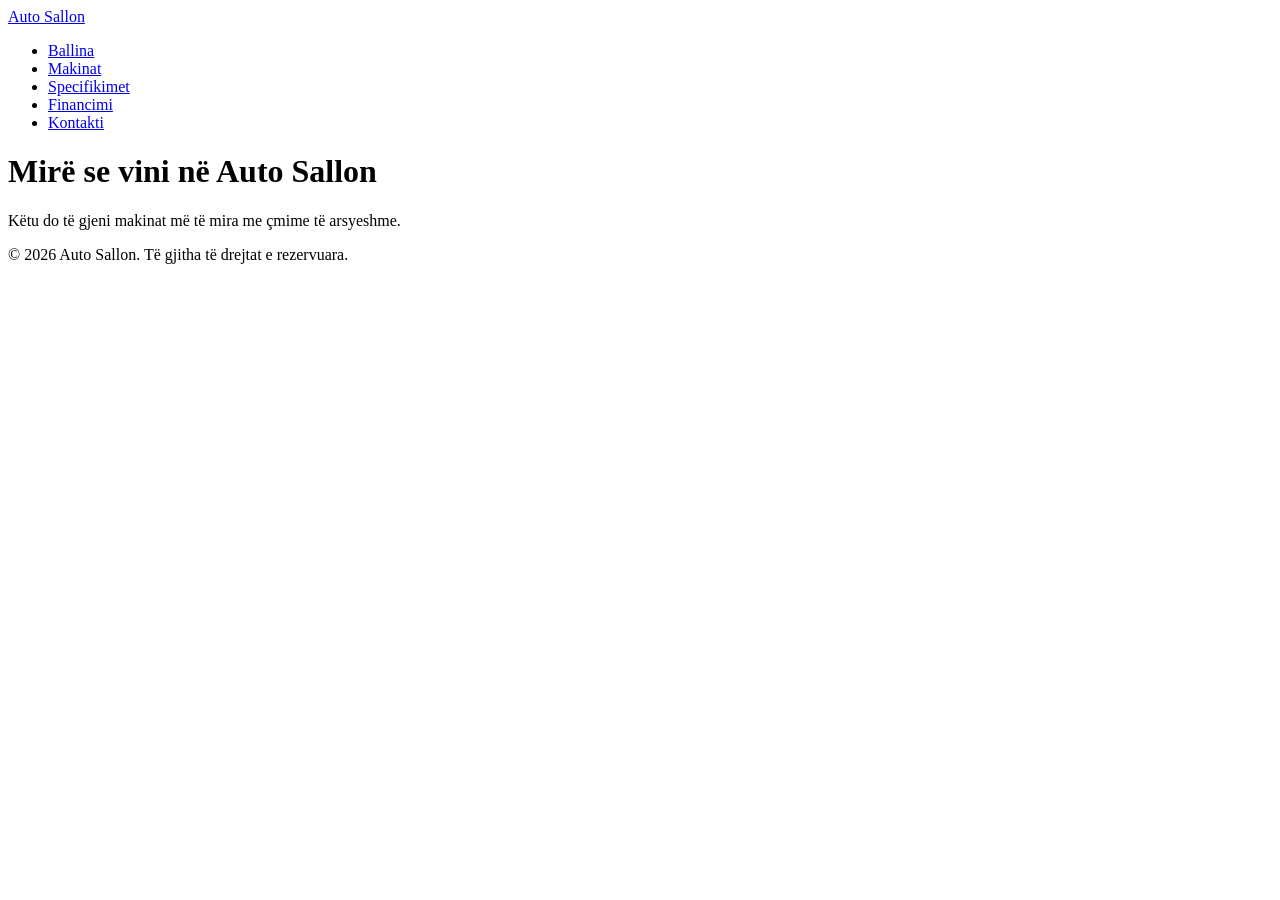
==== index.html @ 65a8819e "Struktura fillestare: index.html, css, js dhe README" ====
<!doctype html>
<html lang="sq">
<head>
    <meta charset="UTF-8">
    <meta name="viewport" content="width=device-width, initial-scale=1.0">
    <title>Auto Sallon | Ballina</title>
    <link rel="stylesheet" href="css/style.css">
    <script src="js/script.js" defer></script>
</head>
<body>
    <header>
        <nav>
            <a href="index.html">Auto Sallon</a>
            <ul>
                <li><a href="index.html">Ballina</a></li>
                <li><a href="makinat.html">Makinat</a></li>
                <li><a href="specifikimet.html">Specifikimet</a></li>
                <li><a href="financimi.html">Financimi</a></li>
                <li><a href="kontakti.html">Kontakti</a></li>
            </ul>
        </nav>
    </header>

    <main>
        <h1>Mirë se vini në Auto Sallon</h1>
        <p>Këtu do të gjeni makinat më të mira me çmime të arsyeshme.</p>
    </main>

    <footer>
        <p>&copy; 2026 Auto Sallon. Të gjitha të drejtat e rezervuara.</p>
    </footer>
</body>
</html>
---- css/style.css ----
/* Stilet e Auto Sallon */
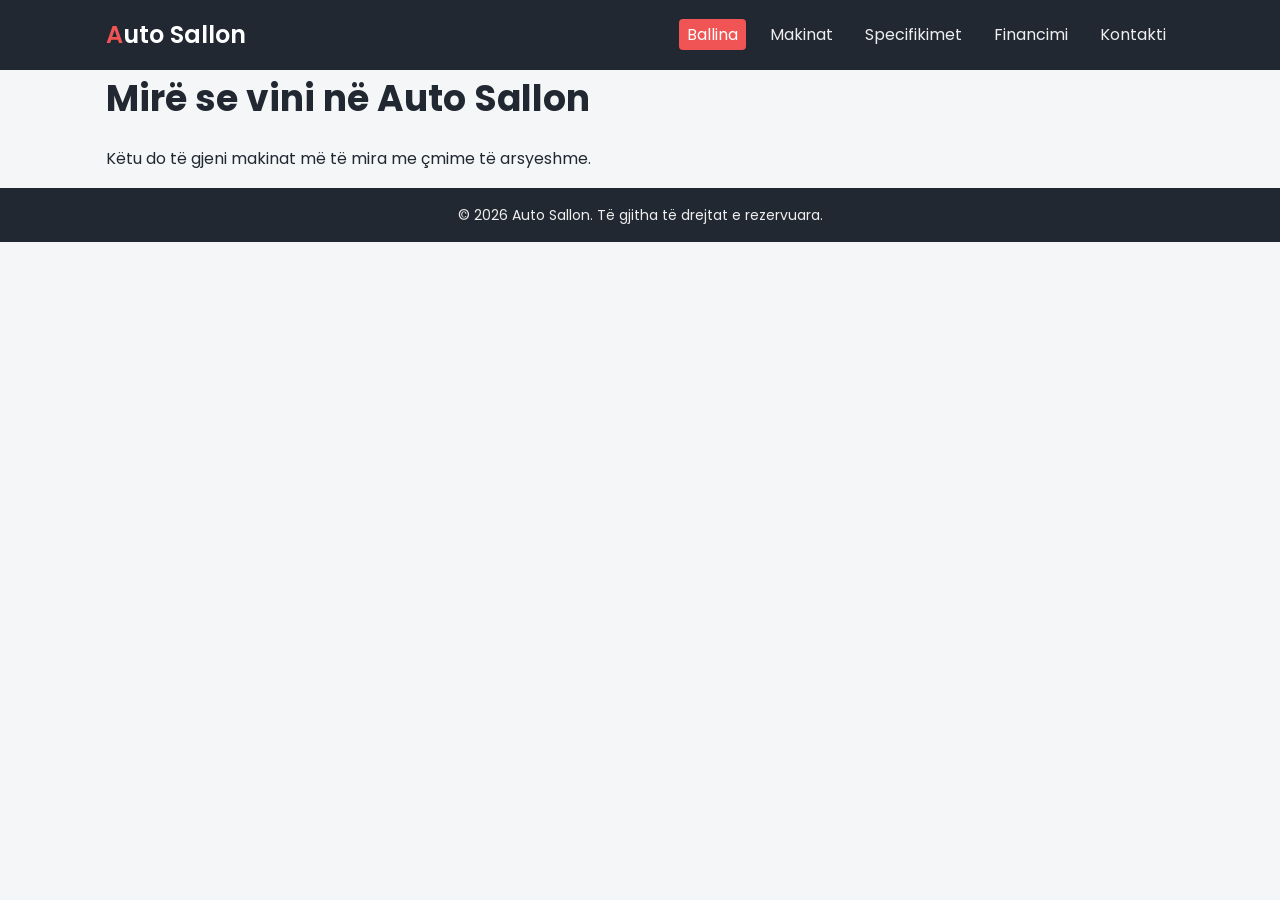
==== commit 1c477058: "Stilet bazë dhe navigimi me Flexbox (mobile-first)" ====
--- a/index.html
+++ b/index.html
@@ -4,30 +4,32 @@
     <meta charset="UTF-8">
     <meta name="viewport" content="width=device-width, initial-scale=1.0">
     <title>Auto Sallon | Ballina</title>
+    <link rel="preconnect" href="https://fonts.googleapis.com">
+    <link href="https://fonts.googleapis.com/css2?family=Poppins:wght@400;600&display=swap" rel="stylesheet">
     <link rel="stylesheet" href="css/style.css">
     <script src="js/script.js" defer></script>
 </head>
 <body>
-    <header>
-        <nav>
-            <a href="index.html">Auto Sallon</a>
-            <ul>
-                <li><a href="index.html">Ballina</a></li>
-                <li><a href="makinat.html">Makinat</a></li>
-                <li><a href="specifikimet.html">Specifikimet</a></li>
-                <li><a href="financimi.html">Financimi</a></li>
-                <li><a href="kontakti.html">Kontakti</a></li>
+    <header class="koka">
+        <nav class="navigimi permbajtja">
+            <a href="index.html" class="logo">Auto Sallon</a>
+            <ul class="menu">
+                <li><a href="index.html" class="nav-link aktiv">Ballina</a></li>
+                <li><a href="makinat.html" class="nav-link">Makinat</a></li>
+                <li><a href="specifikimet.html" class="nav-link">Specifikimet</a></li>
+                <li><a href="financimi.html" class="nav-link">Financimi</a></li>
+                <li><a href="kontakti.html" class="nav-link">Kontakti</a></li>
             </ul>
         </nav>
     </header>
 
-    <main>
+    <main class="permbajtja">
         <h1>Mirë se vini në Auto Sallon</h1>
         <p>Këtu do të gjeni makinat më të mira me çmime të arsyeshme.</p>
     </main>
 
-    <footer>
-        <p>&copy; 2026 Auto Sallon. Të gjitha të drejtat e rezervuara.</p>
+    <footer class="fundi">
+        <p class="permbajtja">&copy; 2026 Auto Sallon. Të gjitha të drejtat e rezervuara.</p>
     </footer>
 </body>
 </html>
--- a/css/style.css
+++ b/css/style.css
@@ -1 +1,118 @@
-/* Stilet e Auto Sallon */
+/* ===== Stilet e Auto Sallon ===== */
+
+/* Reset */
+* {
+    box-sizing: border-box;
+    margin: 0;
+    padding: 0;
+}
+
+/* Fonti dhe ngjyrat bazë */
+body {
+    font-family: "Poppins", Arial, sans-serif;
+    font-size: 1rem;
+    line-height: 1.6;
+    color: #222831;
+    background-color: #f4f6f8;
+}
+
+img {
+    max-width: 100%;
+}
+
+h1 {
+    font-size: 1.75rem;
+    margin-bottom: 0.5em;
+}
+
+p {
+    margin-bottom: 1em;
+}
+
+/* Kontejneri në qendër */
+.permbajtja {
+    max-width: 1100px;
+    margin: 0 auto;
+    padding: 0 16px;
+}
+
+main {
+    padding-top: 32px;
+    padding-bottom: 32px;
+}
+
+/* ===== Navigimi (mobile-first: në kolonë) ===== */
+.koka {
+    background-color: #222831;
+}
+
+.navigimi {
+    display: flex;
+    flex-direction: column;
+    align-items: center;
+    gap: 12px;
+    padding-top: 16px;
+    padding-bottom: 16px;
+}
+
+.logo {
+    color: #ffffff;
+    font-size: 1.5rem;
+    font-weight: 600;
+    text-decoration: none;
+}
+
+.logo::first-letter {
+    color: #f05454;
+}
+
+.menu {
+    list-style-type: none;
+    display: flex;
+    flex-direction: column;
+    align-items: center;
+    gap: 8px;
+}
+
+.nav-link {
+    color: #eeeeee;
+    text-decoration: none;
+    padding: 4px 8px;
+    border-radius: 4px;
+}
+
+.nav-link:hover,
+.nav-link.aktiv {
+    background-color: #f05454;
+    color: #ffffff;
+}
+
+/* ===== Fundi i faqes ===== */
+.fundi {
+    background-color: #222831;
+    color: #eeeeee;
+    text-align: center;
+    padding: 16px 0;
+}
+
+.fundi p {
+    margin-bottom: 0;
+    font-size: 0.875rem;
+}
+
+/* ===== Tablet dhe më gjerë: navigimi në rresht ===== */
+@media (min-width: 768px) {
+    .navigimi {
+        flex-direction: row;
+        justify-content: space-between;
+    }
+
+    .menu {
+        flex-direction: row;
+        gap: 16px;
+    }
+
+    h1 {
+        font-size: 2.25rem;
+    }
+}
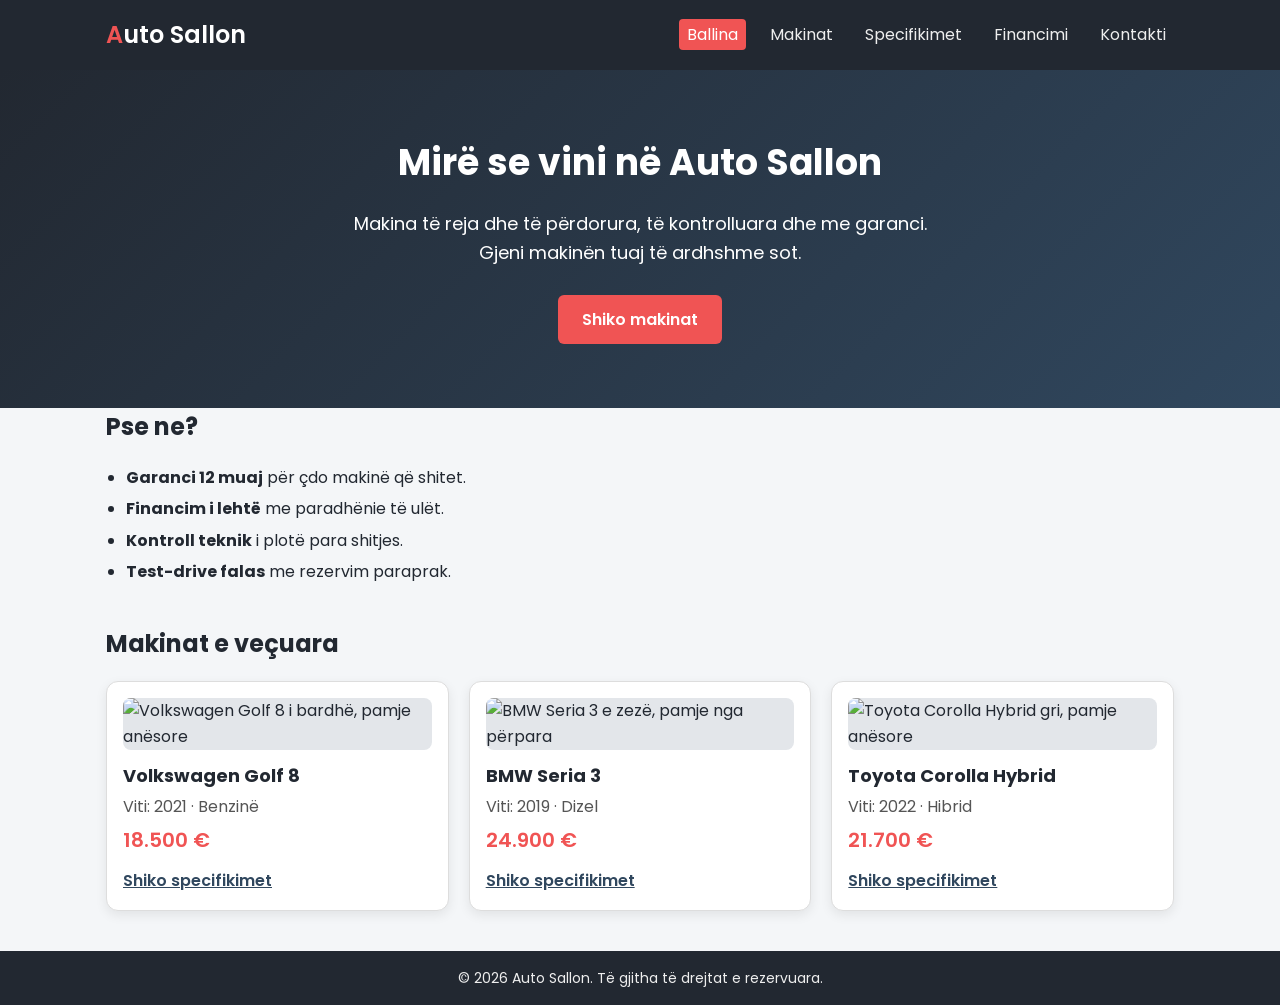
==== commit bbc32d60: "Ballina me hero, perfitimet dhe kartat; shtohen faqet e tjera" ====
--- a/index.html
+++ b/index.html
@@ -23,9 +23,51 @@
         </nav>
     </header>
 
+    <section class="hero">
+        <div class="permbajtja">
+            <h1>Mirë se vini në Auto Sallon</h1>
+            <p>Makina të reja dhe të përdorura, të kontrolluara dhe me garanci. Gjeni makinën tuaj të ardhshme sot.</p>
+            <a href="makinat.html" class="buton">Shiko makinat</a>
+        </div>
+    </section>
+
     <main class="permbajtja">
-        <h1>Mirë se vini në Auto Sallon</h1>
-        <p>Këtu do të gjeni makinat më të mira me çmime të arsyeshme.</p>
+        <section class="seksion">
+            <h2>Pse ne?</h2>
+            <ul class="perfitimet">
+                <li><strong>Garanci 12 muaj</strong> për çdo makinë që shitet.</li>
+                <li><strong>Financim i lehtë</strong> me paradhënie të ulët.</li>
+                <li><strong>Kontroll teknik</strong> i plotë para shitjes.</li>
+                <li><strong>Test-drive falas</strong> me rezervim paraprak.</li>
+            </ul>
+        </section>
+
+        <section class="seksion">
+            <h2>Makinat e veçuara</h2>
+            <div class="kartat">
+                <article class="karta" data-karburanti="benzine">
+                    <img src="images/makina1.jpg" alt="Volkswagen Golf 8 i bardhë, pamje anësore">
+                    <h3>Volkswagen Golf 8</h3>
+                    <p>Viti: 2021 &middot; Benzinë</p>
+                    <p class="cmimi">18.500 €</p>
+                    <a href="specifikimet.html">Shiko specifikimet</a>
+                </article>
+                <article class="karta" data-karburanti="dizel">
+                    <img src="images/makina2.jpg" alt="BMW Seria 3 e zezë, pamje nga përpara">
+                    <h3>BMW Seria 3</h3>
+                    <p>Viti: 2019 &middot; Dizel</p>
+                    <p class="cmimi">24.900 €</p>
+                    <a href="specifikimet.html">Shiko specifikimet</a>
+                </article>
+                <article class="karta" data-karburanti="hibrid">
+                    <img src="images/makina3.jpg" alt="Toyota Corolla Hybrid gri, pamje anësore">
+                    <h3>Toyota Corolla Hybrid</h3>
+                    <p>Viti: 2022 &middot; Hibrid</p>
+                    <p class="cmimi">21.700 €</p>
+                    <a href="specifikimet.html">Shiko specifikimet</a>
+                </article>
+            </div>
+        </section>
     </main>
 
     <footer class="fundi">
--- a/css/style.css
+++ b/css/style.css
@@ -87,6 +87,98 @@
     color: #ffffff;
 }
 
+/* ===== Hero (Ballina) ===== */
+.hero {
+    background-image: linear-gradient(135deg, #222831, #30475e);
+    color: #ffffff;
+    padding: 64px 0;
+    text-align: center;
+}
+
+.hero p {
+    font-size: 1.125rem;
+    max-width: 600px;
+    margin: 0 auto 1.5em;
+}
+
+.buton {
+    display: inline-block;
+    background-color: #f05454;
+    color: #ffffff;
+    text-decoration: none;
+    font-weight: 600;
+    padding: 12px 24px;
+    border-radius: 6px;
+}
+
+.buton:hover {
+    background-color: #d43f3f;
+}
+
+/* ===== Seksionet ===== */
+.seksion {
+    margin-bottom: 40px;
+}
+
+h2 {
+    font-size: 1.5rem;
+    margin-bottom: 0.75em;
+}
+
+.perfitimet {
+    padding-left: 20px;
+}
+
+.perfitimet li {
+    margin-bottom: 6px;
+}
+
+/* ===== Kartat e makinave ===== */
+.kartat {
+    display: flex;
+    flex-wrap: wrap;
+    gap: 20px;
+}
+
+.karta {
+    flex: 1 1 200px;
+    background-color: #ffffff;
+    border: 1px solid #dddddd;
+    border-radius: 12px;
+    padding: 16px;
+    box-shadow: 0 4px 12px rgba(0, 0, 0, 0.08);
+}
+
+.karta img {
+    display: block;
+    width: 100%;
+    border-radius: 8px;
+    margin-bottom: 12px;
+    background-color: #e3e6ea;
+}
+
+.karta h3 {
+    font-size: 1.125rem;
+    margin-bottom: 4px;
+}
+
+.karta p {
+    margin-bottom: 4px;
+    color: #555555;
+}
+
+.karta .cmimi {
+    font-size: 1.25rem;
+    font-weight: 600;
+    color: #f05454;
+    margin-bottom: 12px;
+}
+
+.karta a {
+    color: #30475e;
+    font-weight: 600;
+}
+
 /* ===== Fundi i faqes ===== */
 .fundi {
     background-color: #222831;
